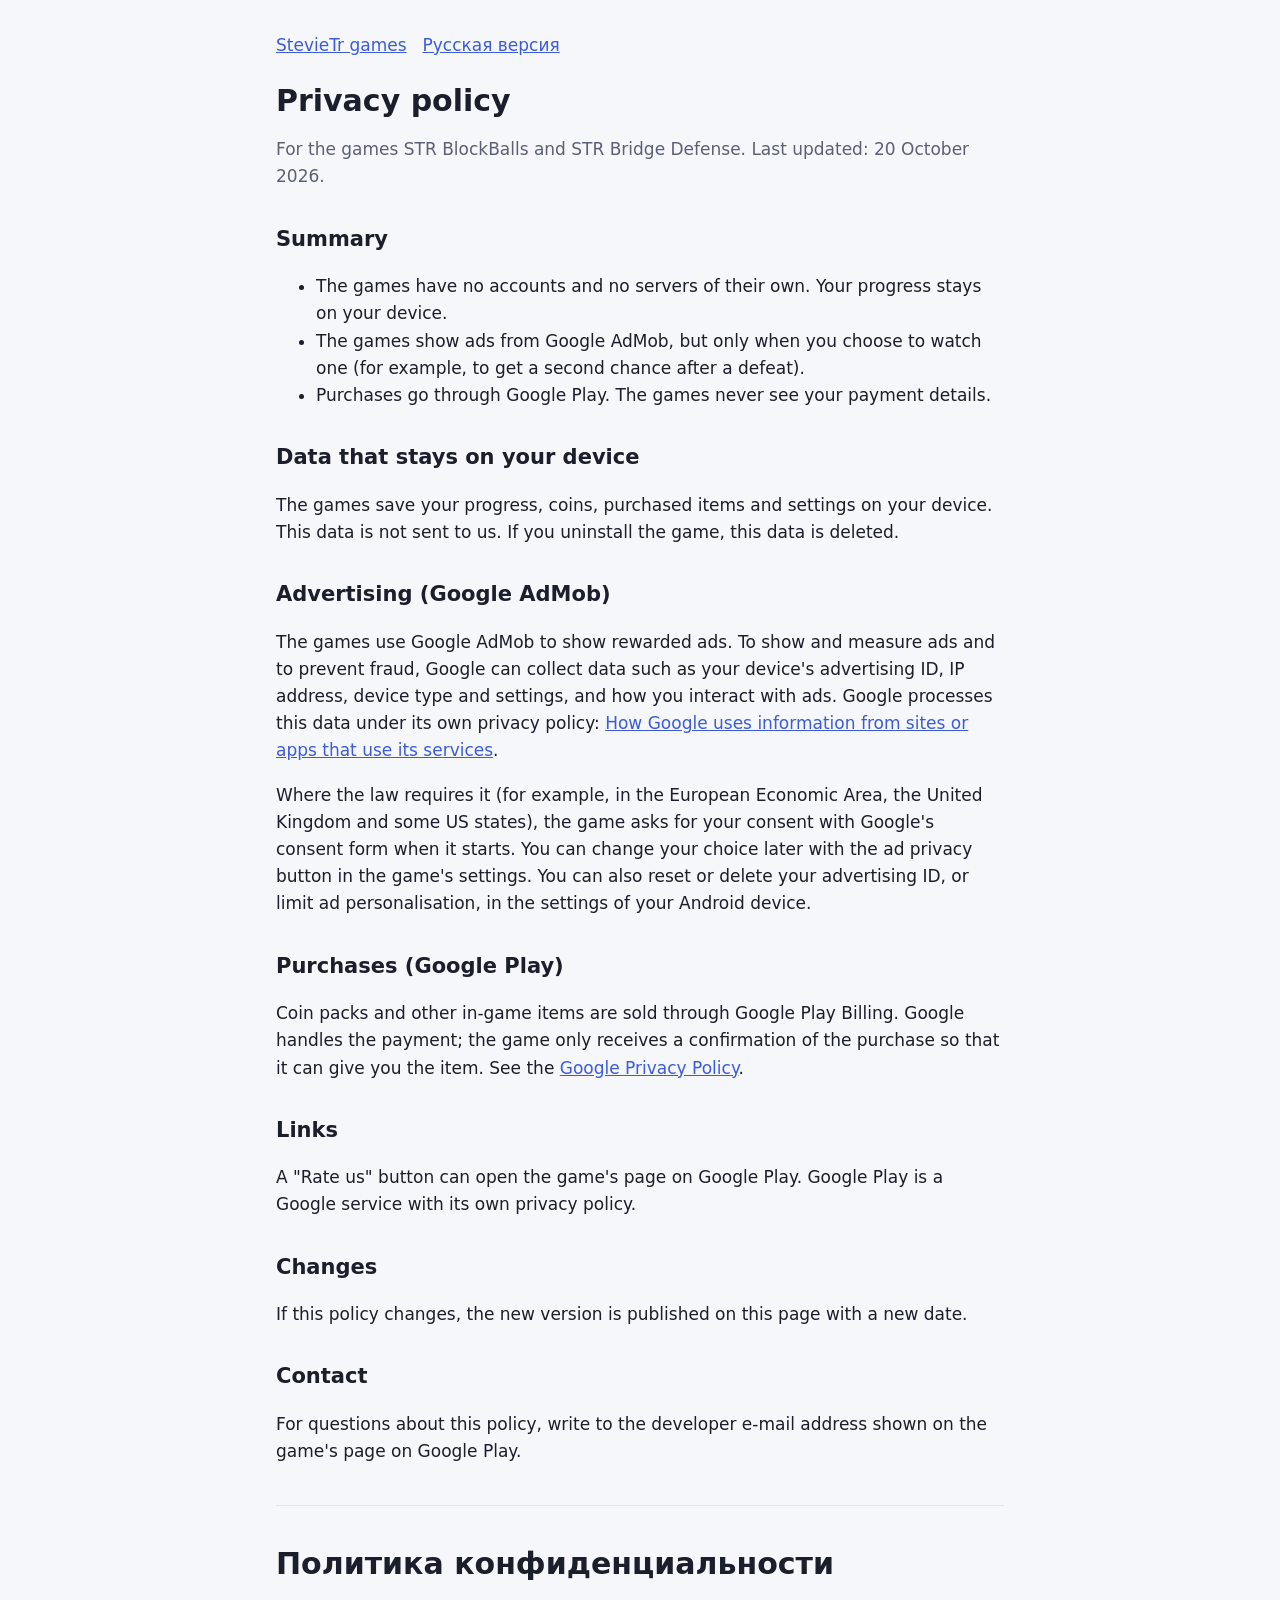
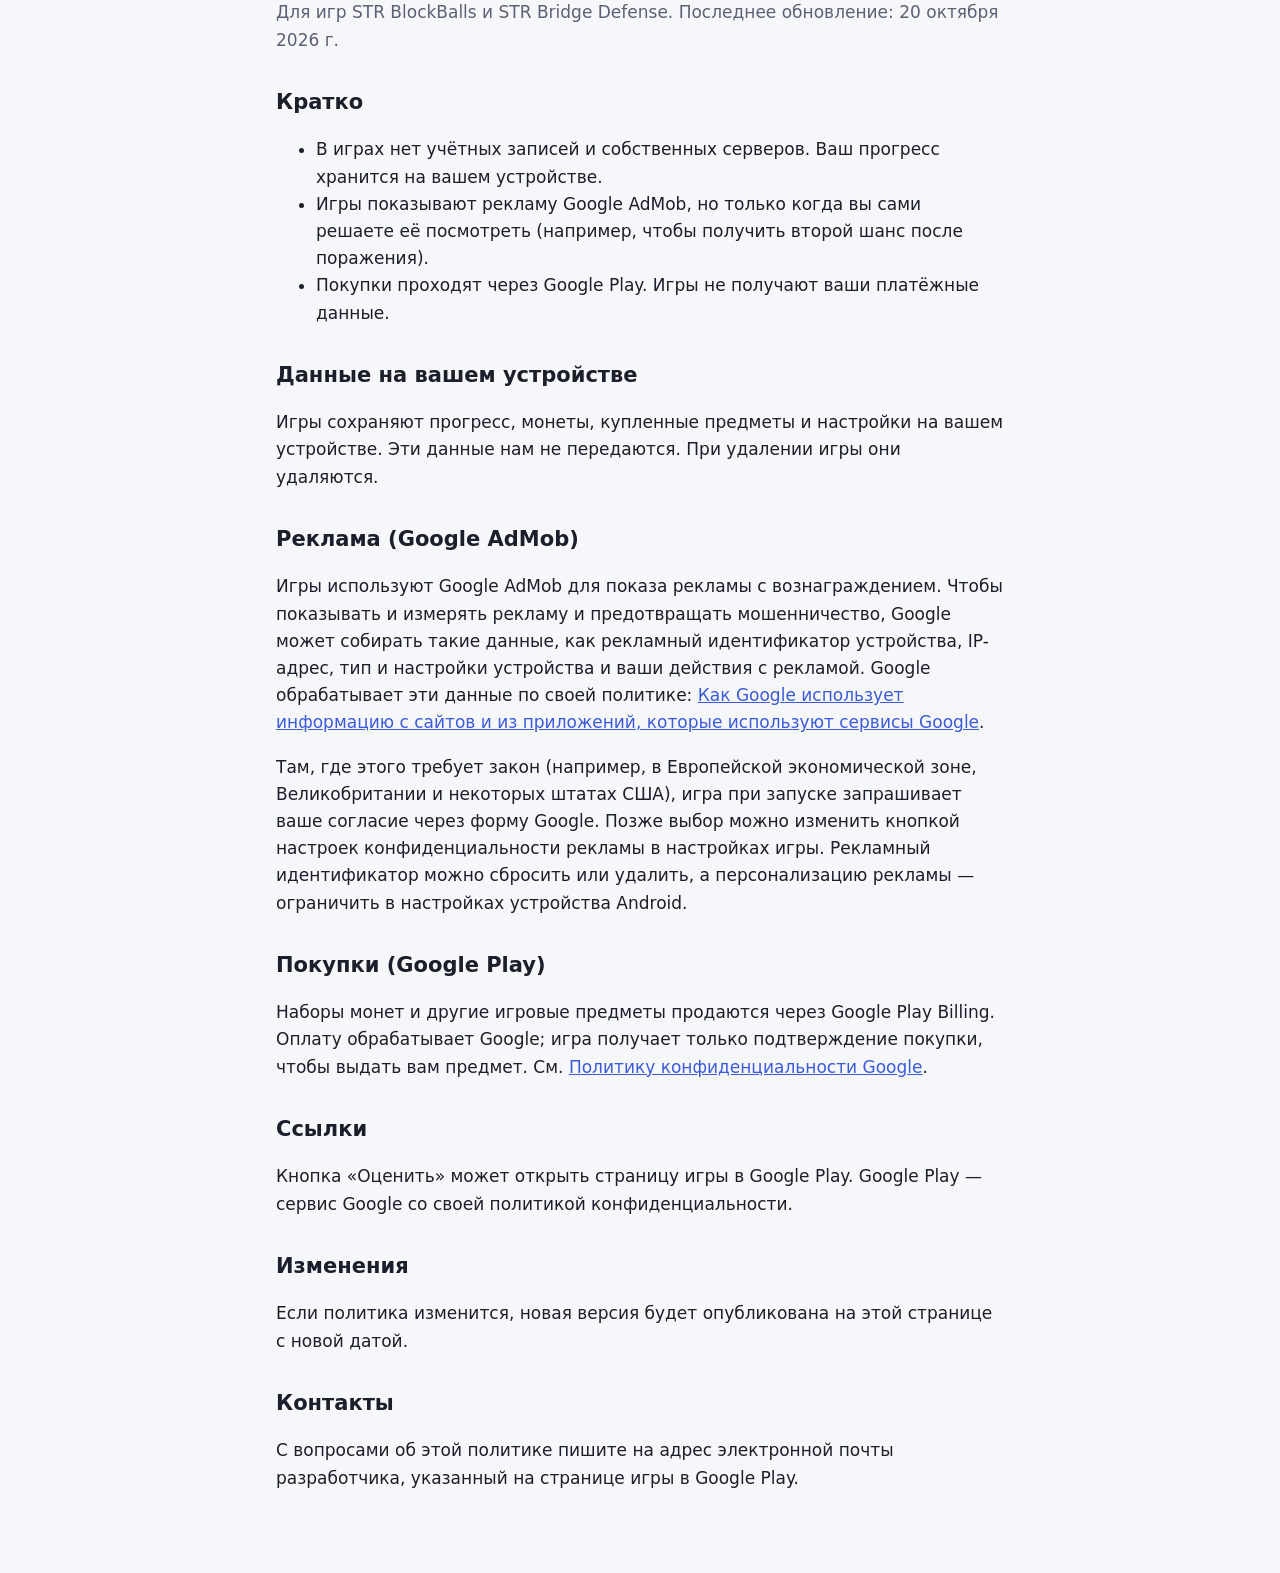
==== privacy.html @ b7b273fb "Developer site: game list, privacy policy (EN/RU), app-ads.txt app-ads.txt names the AdMob publisher" ====
<!doctype html>
<html lang="en">
<head>
  <meta charset="utf-8">
  <meta name="viewport" content="width=device-width, initial-scale=1">
  <title>Privacy policy</title>
  <link rel="stylesheet" href="style.css">
</head>
<body>
<main>
  <nav><a href="index.html">StevieTr games</a><a href="#ru">Русская версия</a></nav>

  <h1>Privacy policy</h1>
  <p class="muted">For the games STR BlockBalls and STR Bridge Defense. Last updated: 20 October 2026.</p>

  <h2>Summary</h2>
  <ul>
    <li>The games have no accounts and no servers of their own. Your progress stays on your device.</li>
    <li>The games show ads from Google AdMob, but only when you choose to watch one (for example, to get a
      second chance after a defeat).</li>
    <li>Purchases go through Google Play. The games never see your payment details.</li>
  </ul>

  <h2>Data that stays on your device</h2>
  <p>The games save your progress, coins, purchased items and settings on your device. This data is not
    sent to us. If you uninstall the game, this data is deleted.</p>

  <h2>Advertising (Google AdMob)</h2>
  <p>The games use Google AdMob to show rewarded ads. To show and measure ads and to prevent fraud, Google
    can collect data such as your device's advertising ID, IP address, device type and settings, and how you
    interact with ads. Google processes this data under its own privacy policy:
    <a href="https://policies.google.com/technologies/partner-sites">How Google uses information from sites
    or apps that use its services</a>.</p>
  <p>Where the law requires it (for example, in the European Economic Area, the United Kingdom and some US
    states), the game asks for your consent with Google's consent form when it starts. You can change your
    choice later with the ad privacy button in the game's settings. You can also reset or delete your
    advertising ID, or limit ad personalisation, in the settings of your Android device.</p>

  <h2>Purchases (Google Play)</h2>
  <p>Coin packs and other in-game items are sold through Google Play Billing. Google handles the payment;
    the game only receives a confirmation of the purchase so that it can give you the item. See the
    <a href="https://policies.google.com/privacy">Google Privacy Policy</a>.</p>

  <h2>Links</h2>
  <p>A "Rate us" button can open the game's page on Google Play. Google Play is a Google service with its own
    privacy policy.</p>

  <h2>Changes</h2>
  <p>If this policy changes, the new version is published on this page with a new date.</p>

  <h2>Contact</h2>
  <p>For questions about this policy, write to the developer e-mail address shown on the game's page on
    Google Play.</p>

  <hr id="ru">

  <h1 lang="ru">Политика конфиденциальности</h1>
  <div lang="ru">
    <p class="muted">Для игр STR BlockBalls и STR Bridge Defense. Последнее обновление: 20 октября 2026 г.</p>

    <h2>Кратко</h2>
    <ul>
      <li>В играх нет учётных записей и собственных серверов. Ваш прогресс хранится на вашем устройстве.</li>
      <li>Игры показывают рекламу Google AdMob, но только когда вы сами решаете её посмотреть (например, чтобы
        получить второй шанс после поражения).</li>
      <li>Покупки проходят через Google Play. Игры не получают ваши платёжные данные.</li>
    </ul>

    <h2>Данные на вашем устройстве</h2>
    <p>Игры сохраняют прогресс, монеты, купленные предметы и настройки на вашем устройстве. Эти данные нам не
      передаются. При удалении игры они удаляются.</p>

    <h2>Реклама (Google AdMob)</h2>
    <p>Игры используют Google AdMob для показа рекламы с вознаграждением. Чтобы показывать и измерять рекламу и
      предотвращать мошенничество, Google может собирать такие данные, как рекламный идентификатор устройства,
      IP-адрес, тип и настройки устройства и ваши действия с рекламой. Google обрабатывает эти данные по своей
      политике: <a href="https://policies.google.com/technologies/partner-sites?hl=ru">Как Google использует
      информацию с сайтов и из приложений, которые используют сервисы Google</a>.</p>
    <p>Там, где этого требует закон (например, в Европейской экономической зоне, Великобритании и некоторых
      штатах США), игра при запуске запрашивает ваше согласие через форму Google. Позже выбор можно изменить
      кнопкой настроек конфиденциальности рекламы в настройках игры. Рекламный идентификатор можно сбросить или
      удалить, а персонализацию рекламы — ограничить в настройках устройства Android.</p>

    <h2>Покупки (Google Play)</h2>
    <p>Наборы монет и другие игровые предметы продаются через Google Play Billing. Оплату обрабатывает Google;
      игра получает только подтверждение покупки, чтобы выдать вам предмет. См.
      <a href="https://policies.google.com/privacy?hl=ru">Политику конфиденциальности Google</a>.</p>

    <h2>Ссылки</h2>
    <p>Кнопка «Оценить» может открыть страницу игры в Google Play. Google Play — сервис Google со своей
      политикой конфиденциальности.</p>

    <h2>Изменения</h2>
    <p>Если политика изменится, новая версия будет опубликована на этой странице с новой датой.</p>

    <h2>Контакты</h2>
    <p>С вопросами об этой политике пишите на адрес электронной почты разработчика, указанный на странице игры в
      Google Play.</p>
  </div>
</main>
</body>
</html>
---- style.css ----
:root {
  --bg: #f6f7fb;
  --card: #ffffff;
  --text: #1b1e2b;
  --muted: #5b6075;
  --accent: #3b5bdb;
  --line: #e2e5ef;
}
@media (prefers-color-scheme: dark) {
  :root {
    --bg: #0f1220;
    --card: #181c2e;
    --text: #e8eaf3;
    --muted: #9aa0b8;
    --accent: #8ea8ff;
    --line: #2a2f45;
  }
}
* { box-sizing: border-box; }
body {
  margin: 0;
  background: var(--bg);
  color: var(--text);
  font: 17px/1.6 system-ui, -apple-system, "Segoe UI", Roboto, sans-serif;
}
main { max-width: 760px; margin: 0 auto; padding: 32px 16px 64px; }
h1 { font-size: 30px; line-height: 1.2; margin: 0 0 8px; }
h2 { font-size: 21px; margin: 32px 0 8px; }
p, li { color: var(--text); }
.muted { color: var(--muted); }
a { color: var(--accent); }
.card { background: var(--card); border: 1px solid var(--line); border-radius: 14px; padding: 18px 20px; margin: 14px 0; }
.card h2 { margin-top: 0; }
nav { display: flex; gap: 16px; flex-wrap: wrap; margin-bottom: 24px; }
hr { border: 0; border-top: 1px solid var(--line); margin: 40px 0; }
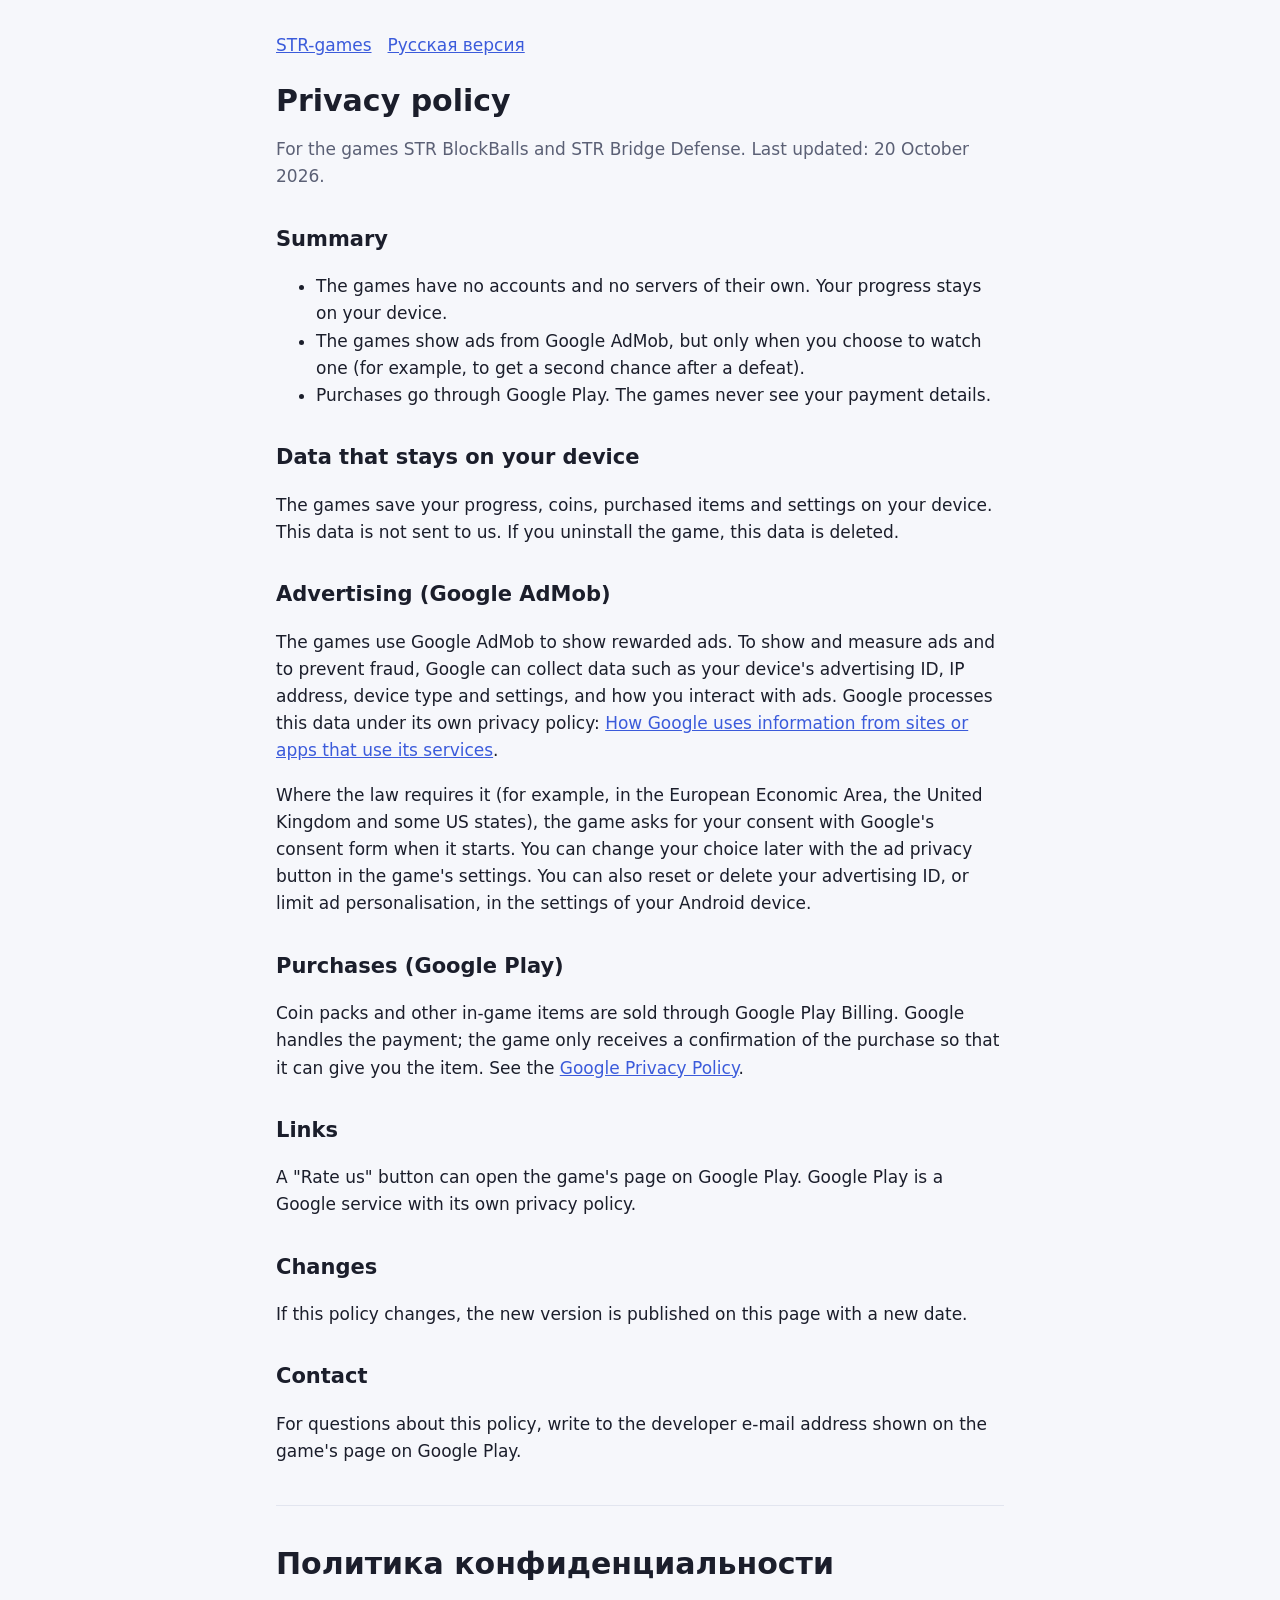
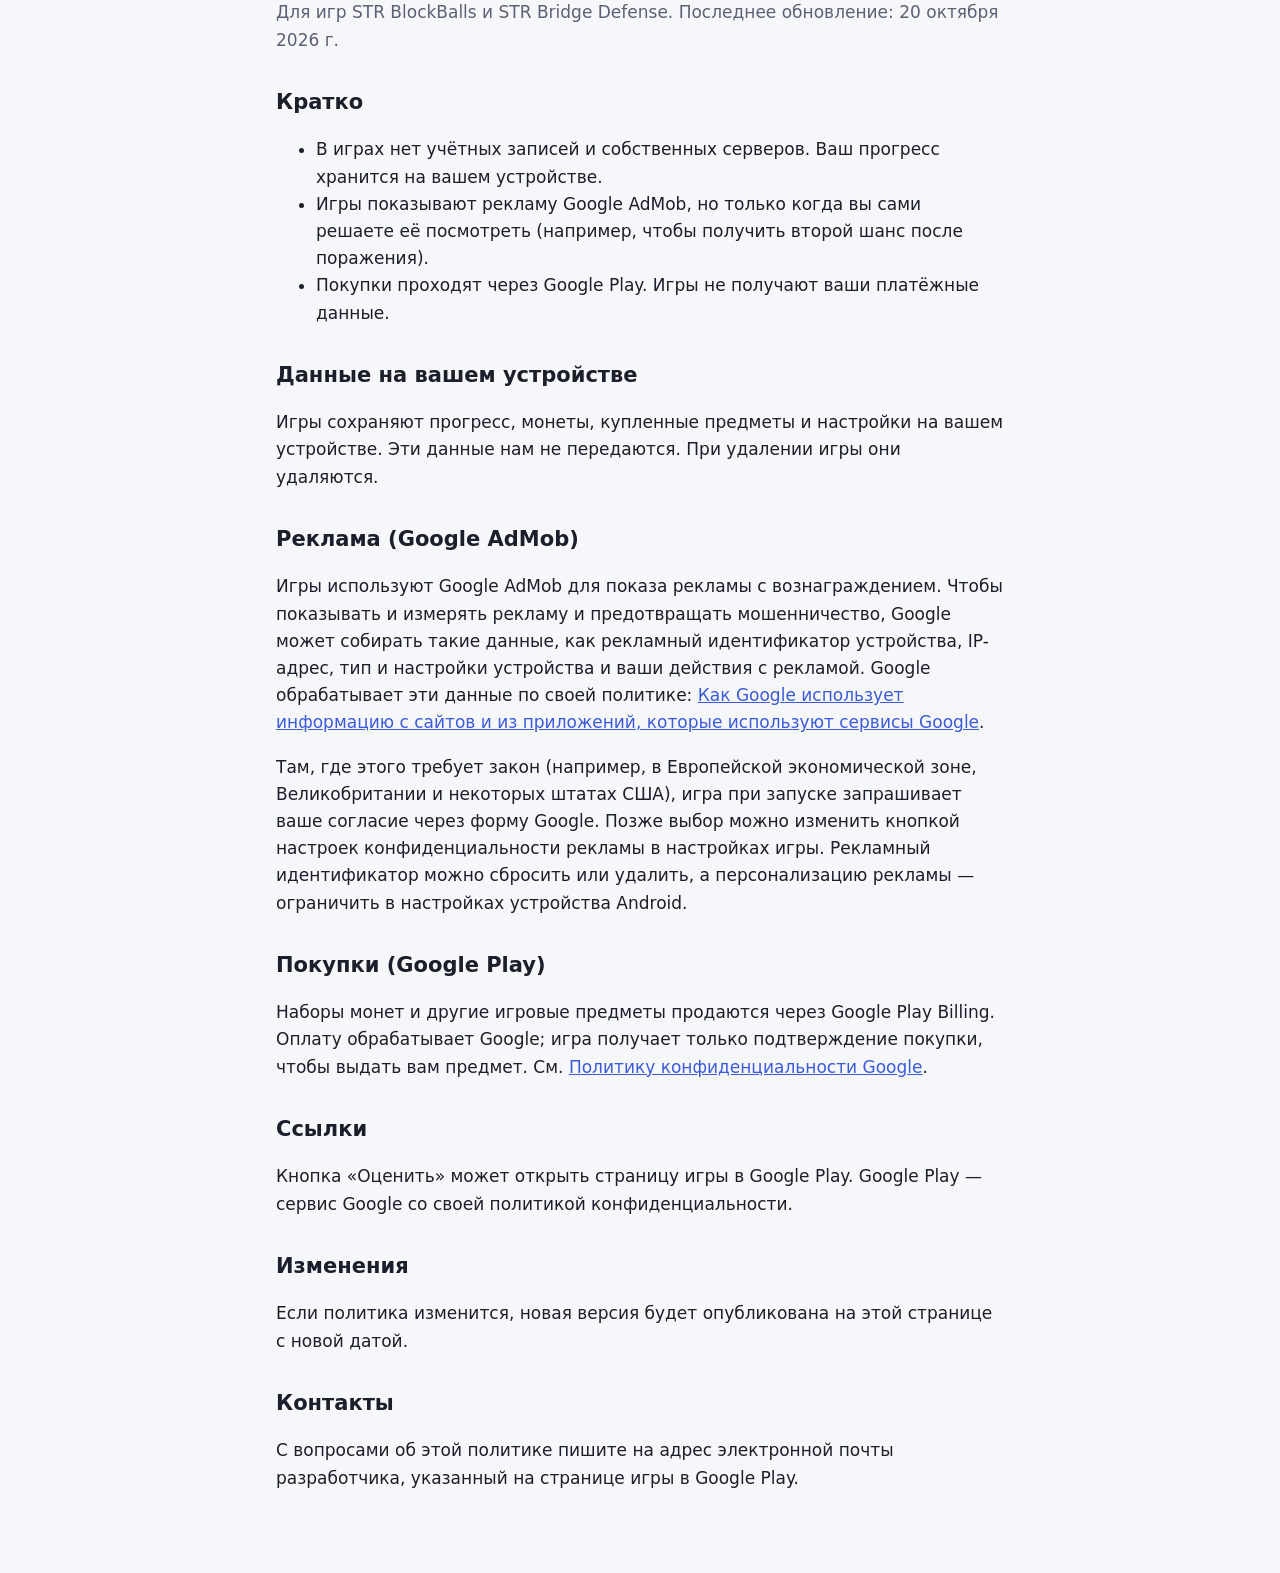
==== commit 423b083b: "Name the site STR-games Co-Authored-By: Claude Opus 5.5 (1M context) <noreply@anthropic.com>" ====
--- a/privacy.html
+++ b/privacy.html
@@ -8,7 +8,7 @@
 </head>
 <body>
 <main>
-  <nav><a href="index.html">StevieTr games</a><a href="#ru">Русская версия</a></nav>
+  <nav><a href="index.html">STR-games</a><a href="#ru">Русская версия</a></nav>
 
   <h1>Privacy policy</h1>
   <p class="muted">For the games STR BlockBalls and STR Bridge Defense. Last updated: 20 October 2026.</p>
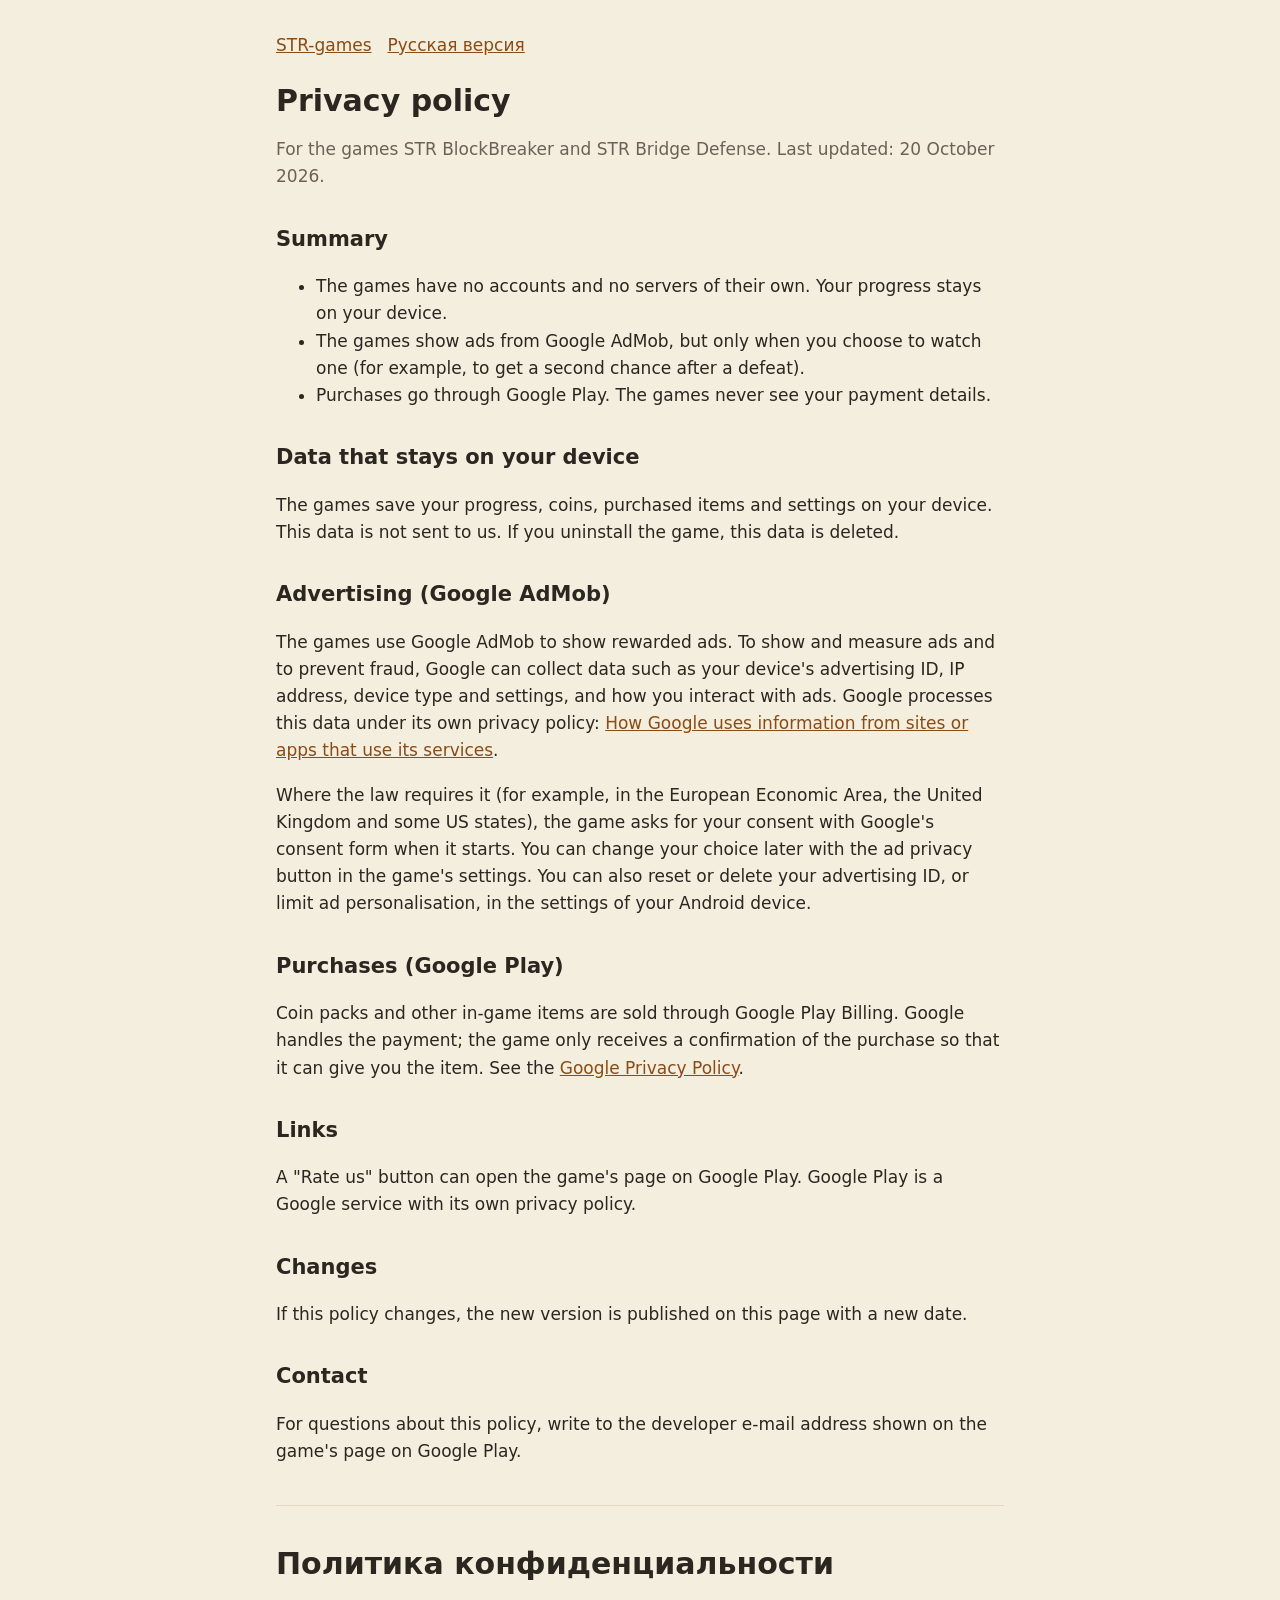
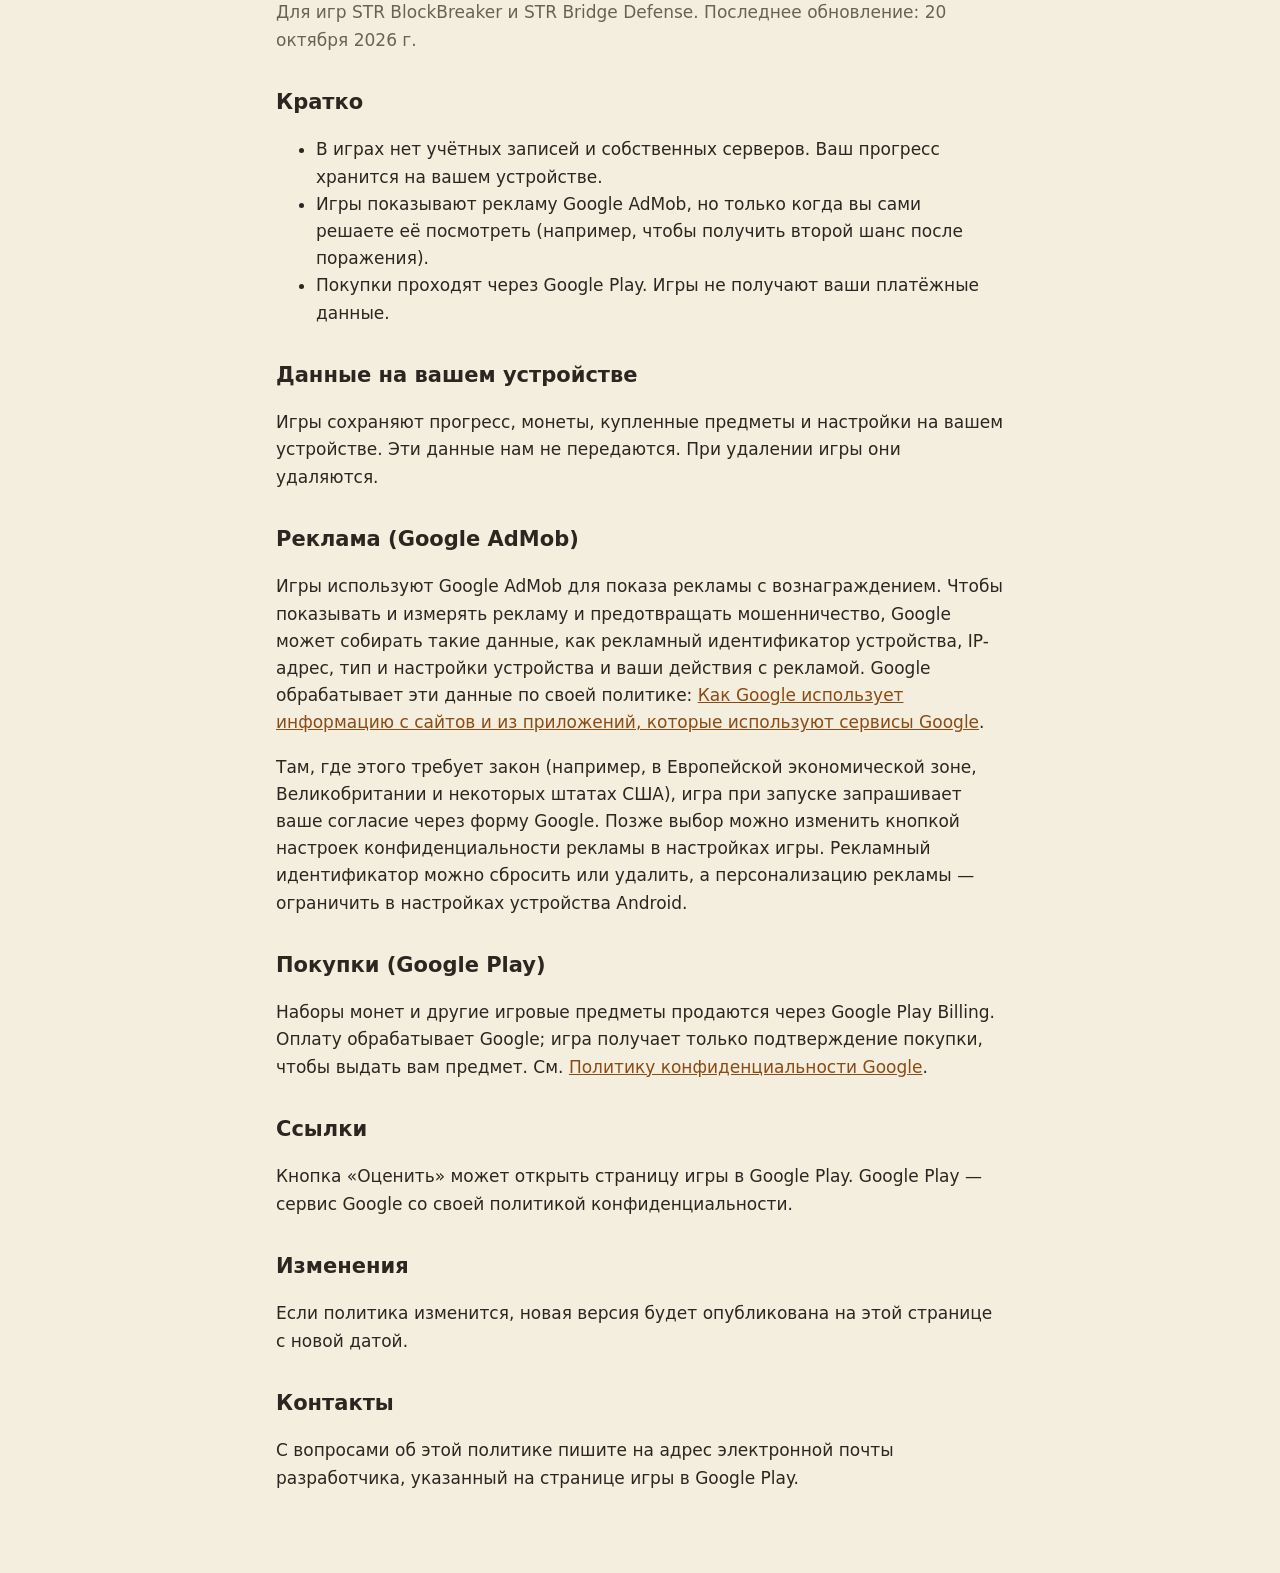
==== commit 0718f801: "Rename STR BlockBalls to STR BlockBreaker Co-Authored-By: Claude Opus 5.5 (1M context) <noreply@anth" ====
--- a/privacy.html
+++ b/privacy.html
@@ -11,7 +11,7 @@
   <nav><a href="index.html">STR-games</a><a href="#ru">Русская версия</a></nav>
 
   <h1>Privacy policy</h1>
-  <p class="muted">For the games STR BlockBalls and STR Bridge Defense. Last updated: 20 October 2026.</p>
+  <p class="muted">For the games STR BlockBreaker and STR Bridge Defense. Last updated: 20 October 2026.</p>
 
   <h2>Summary</h2>
   <ul>
@@ -56,7 +56,7 @@
 
   <h1 lang="ru">Политика конфиденциальности</h1>
   <div lang="ru">
-    <p class="muted">Для игр STR BlockBalls и STR Bridge Defense. Последнее обновление: 20 октября 2026 г.</p>
+    <p class="muted">Для игр STR BlockBreaker и STR Bridge Defense. Последнее обновление: 20 октября 2026 г.</p>
 
     <h2>Кратко</h2>
     <ul>
--- a/style.css
+++ b/style.css
@@ -1,20 +1,12 @@
+/* Ivory ("elephant bone") page for easy reading, in light and dark mode alike. */
 :root {
-  --bg: #f6f7fb;
-  --card: #ffffff;
-  --text: #1b1e2b;
-  --muted: #5b6075;
-  --accent: #3b5bdb;
-  --line: #e2e5ef;
-}
-@media (prefers-color-scheme: dark) {
-  :root {
-    --bg: #0f1220;
-    --card: #181c2e;
-    --text: #e8eaf3;
-    --muted: #9aa0b8;
-    --accent: #8ea8ff;
-    --line: #2a2f45;
-  }
+  color-scheme: light;
+  --bg: #f4eedf;
+  --card: #fbf7ec;
+  --text: #2b2620;
+  --muted: #6b6255;
+  --accent: #8a4b14;
+  --line: #e3dac6;
 }
 * { box-sizing: border-box; }
 body {
@@ -26,7 +18,6 @@
 main { max-width: 760px; margin: 0 auto; padding: 32px 16px 64px; }
 h1 { font-size: 30px; line-height: 1.2; margin: 0 0 8px; }
 h2 { font-size: 21px; margin: 32px 0 8px; }
-p, li { color: var(--text); }
 .muted { color: var(--muted); }
 a { color: var(--accent); }
 .card { background: var(--card); border: 1px solid var(--line); border-radius: 14px; padding: 18px 20px; margin: 14px 0; }
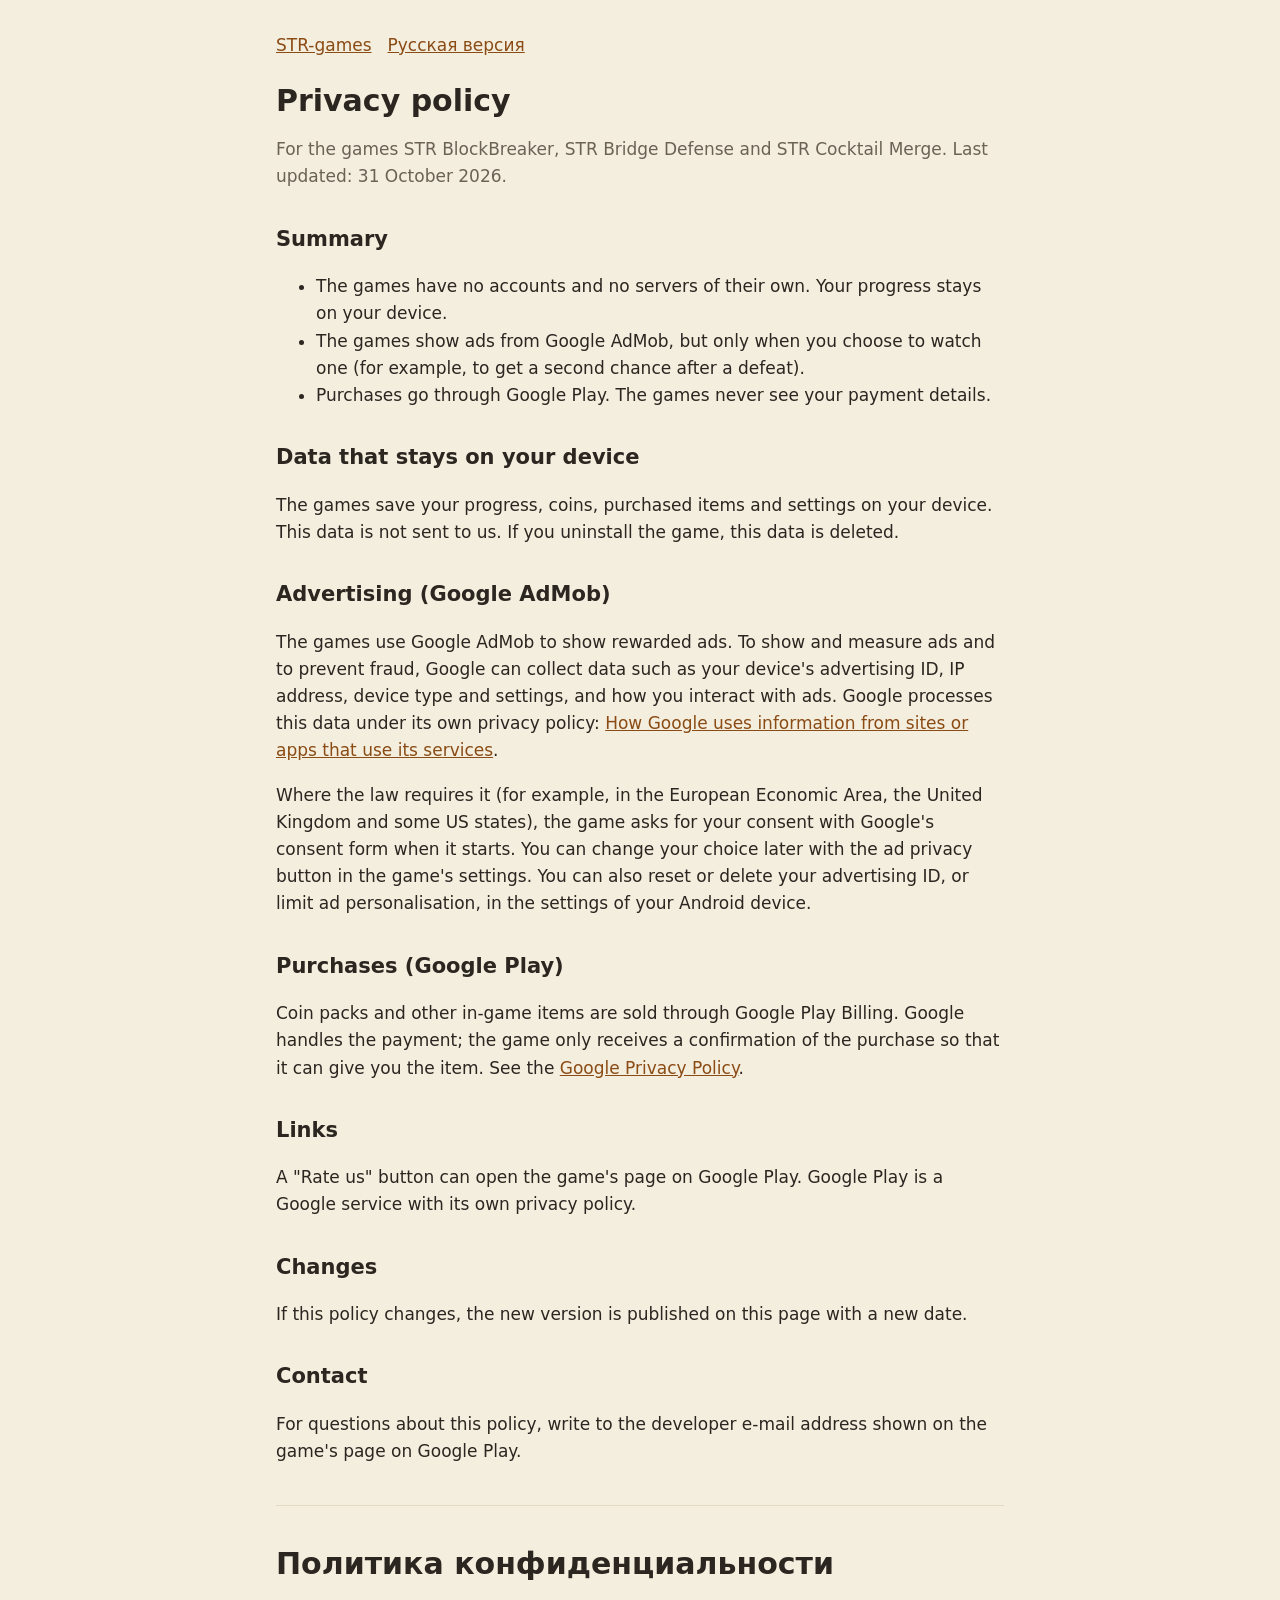
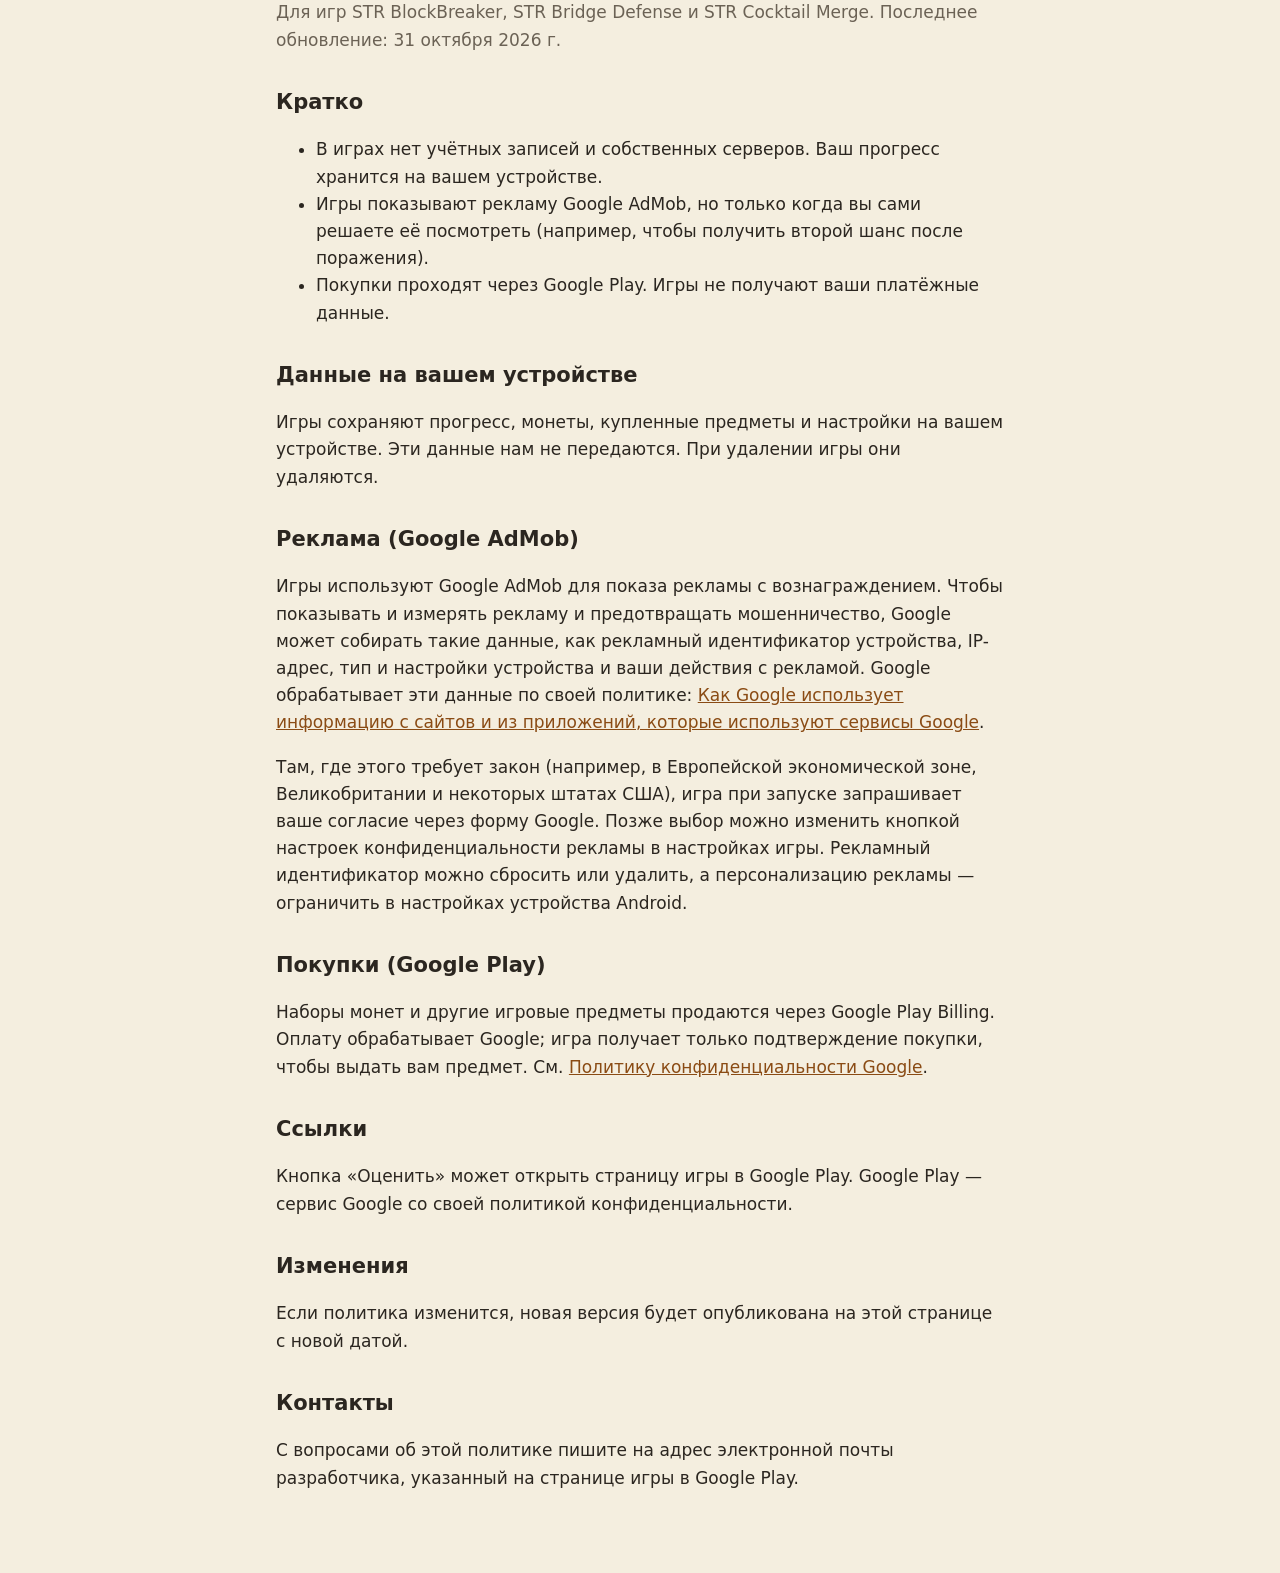
==== commit 96cdf7dd: "Add STR Cocktail Merge to the game list and the privacy policy Co-Authored-By: Claude Opus 5.5 <nore" ====
--- a/privacy.html
+++ b/privacy.html
@@ -11,7 +11,7 @@
   <nav><a href="index.html">STR-games</a><a href="#ru">Русская версия</a></nav>
 
   <h1>Privacy policy</h1>
-  <p class="muted">For the games STR BlockBreaker and STR Bridge Defense. Last updated: 20 October 2026.</p>
+  <p class="muted">For the games STR BlockBreaker, STR Bridge Defense and STR Cocktail Merge. Last updated: 31 October 2026.</p>
 
   <h2>Summary</h2>
   <ul>
@@ -56,7 +56,7 @@
 
   <h1 lang="ru">Политика конфиденциальности</h1>
   <div lang="ru">
-    <p class="muted">Для игр STR BlockBreaker и STR Bridge Defense. Последнее обновление: 20 октября 2026 г.</p>
+    <p class="muted">Для игр STR BlockBreaker, STR Bridge Defense и STR Cocktail Merge. Последнее обновление: 31 октября 2026 г.</p>
 
     <h2>Кратко</h2>
     <ul>
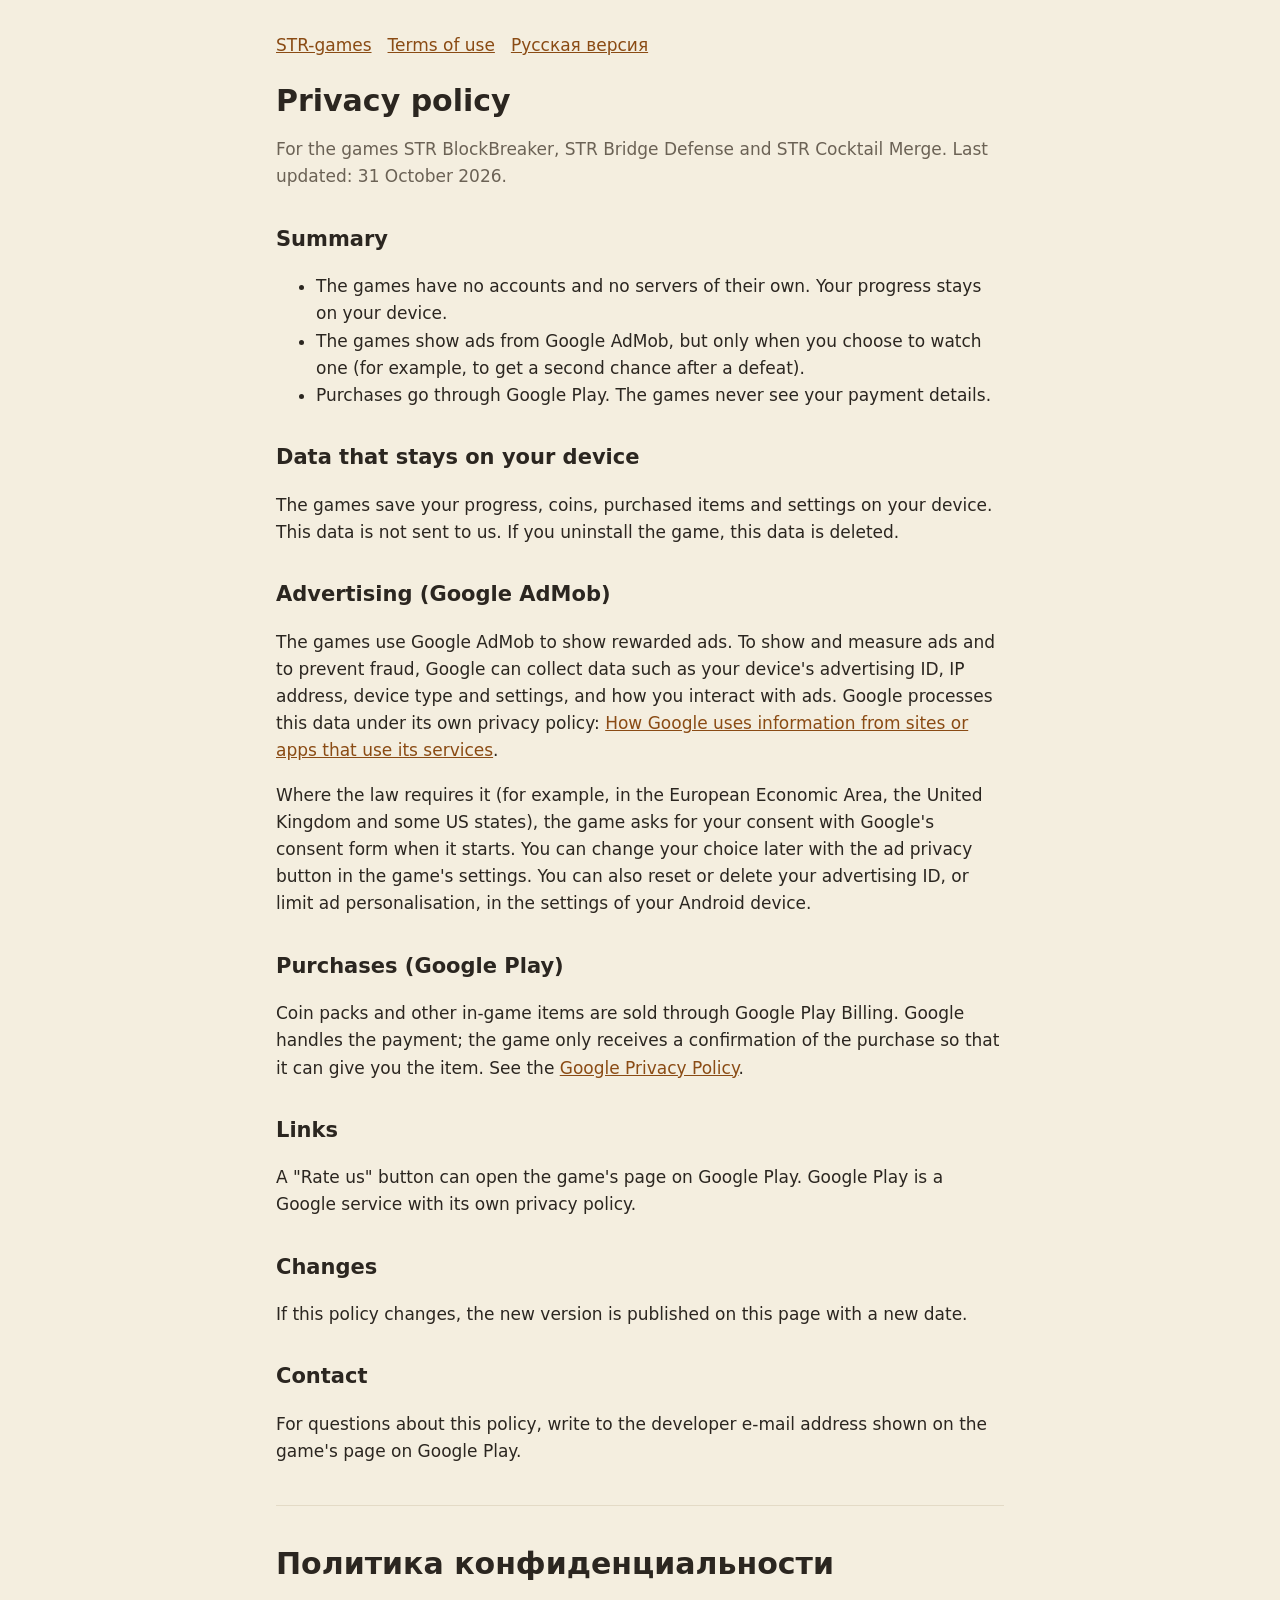
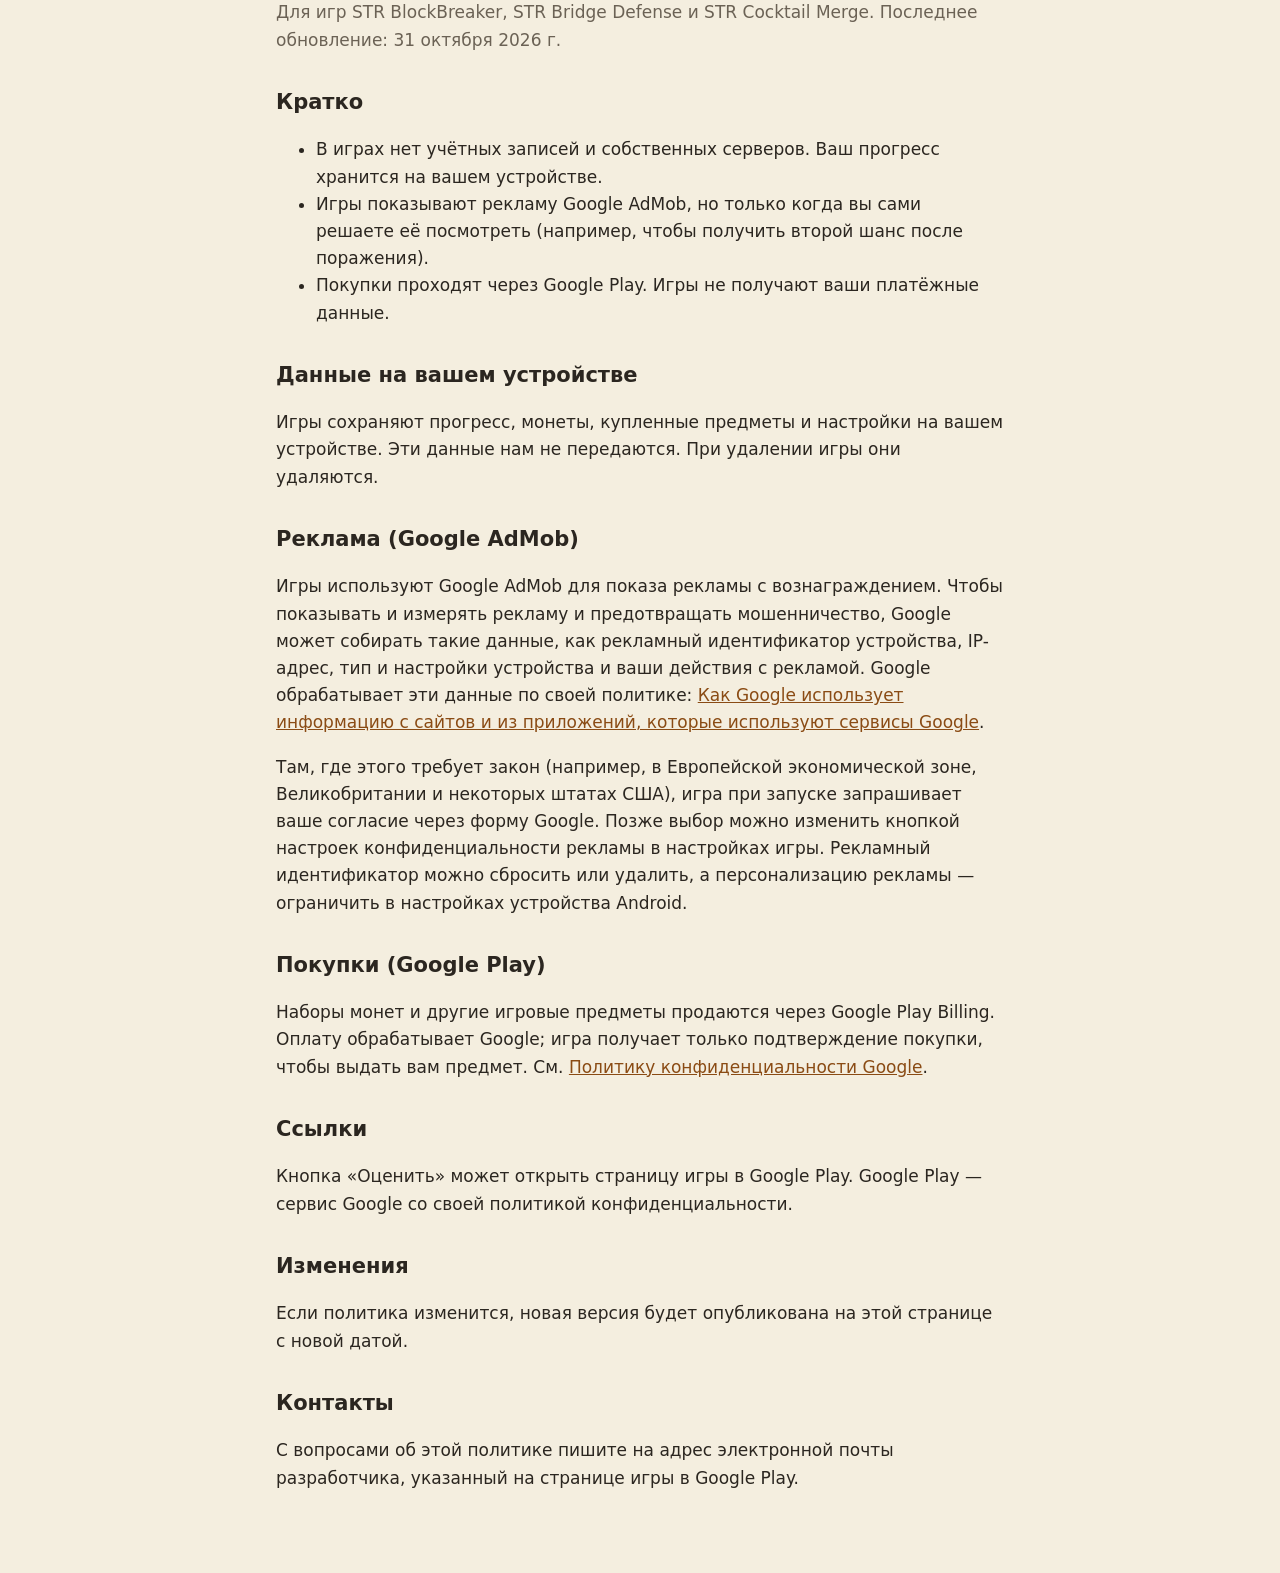
==== commit 723ba81e: "Add a terms of use page (EN/RU) and link it from the site Co-Authored-By: Claude Sonnet 5.5 <noreply" ====
--- a/privacy.html
+++ b/privacy.html
@@ -8,7 +8,7 @@
 </head>
 <body>
 <main>
-  <nav><a href="index.html">STR-games</a><a href="#ru">Русская версия</a></nav>
+  <nav><a href="index.html">STR-games</a><a href="terms.html">Terms of use</a><a href="#ru">Русская версия</a></nav>
 
   <h1>Privacy policy</h1>
   <p class="muted">For the games STR BlockBreaker, STR Bridge Defense and STR Cocktail Merge. Last updated: 31 October 2026.</p>
